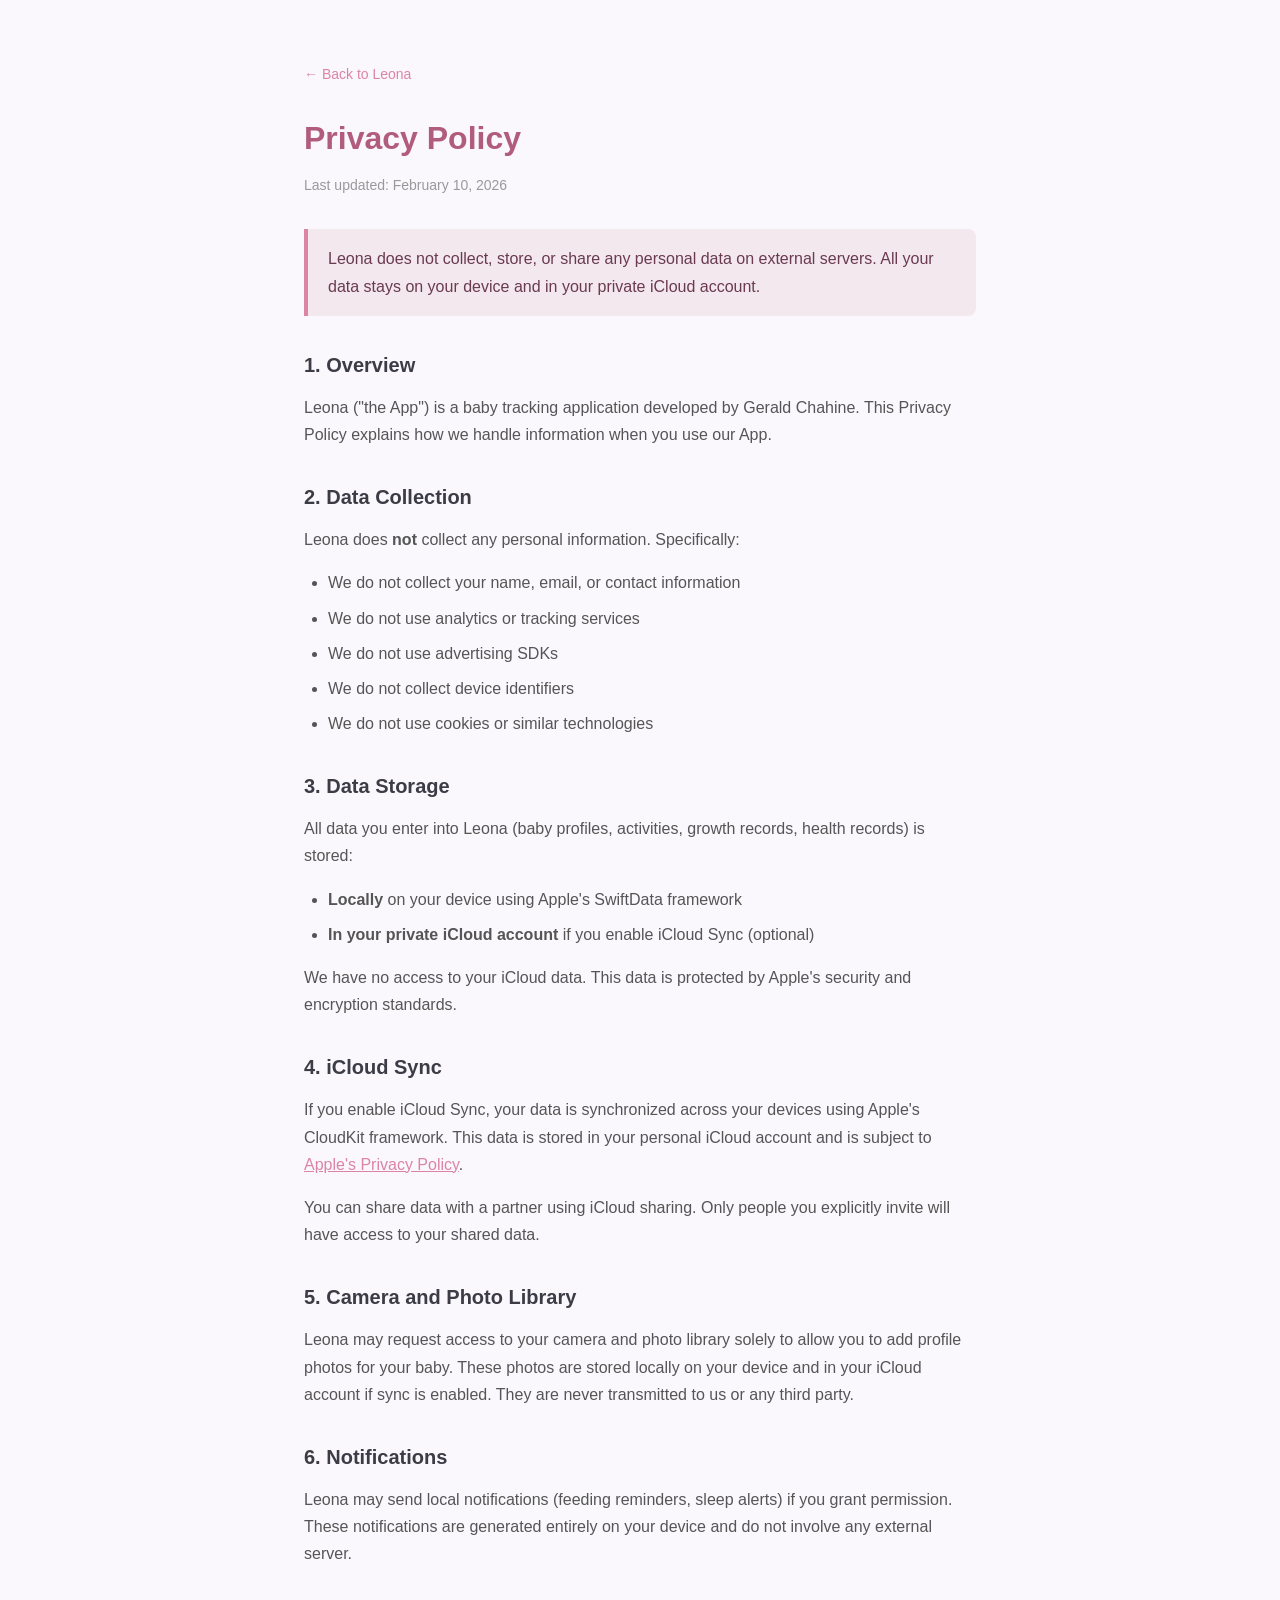
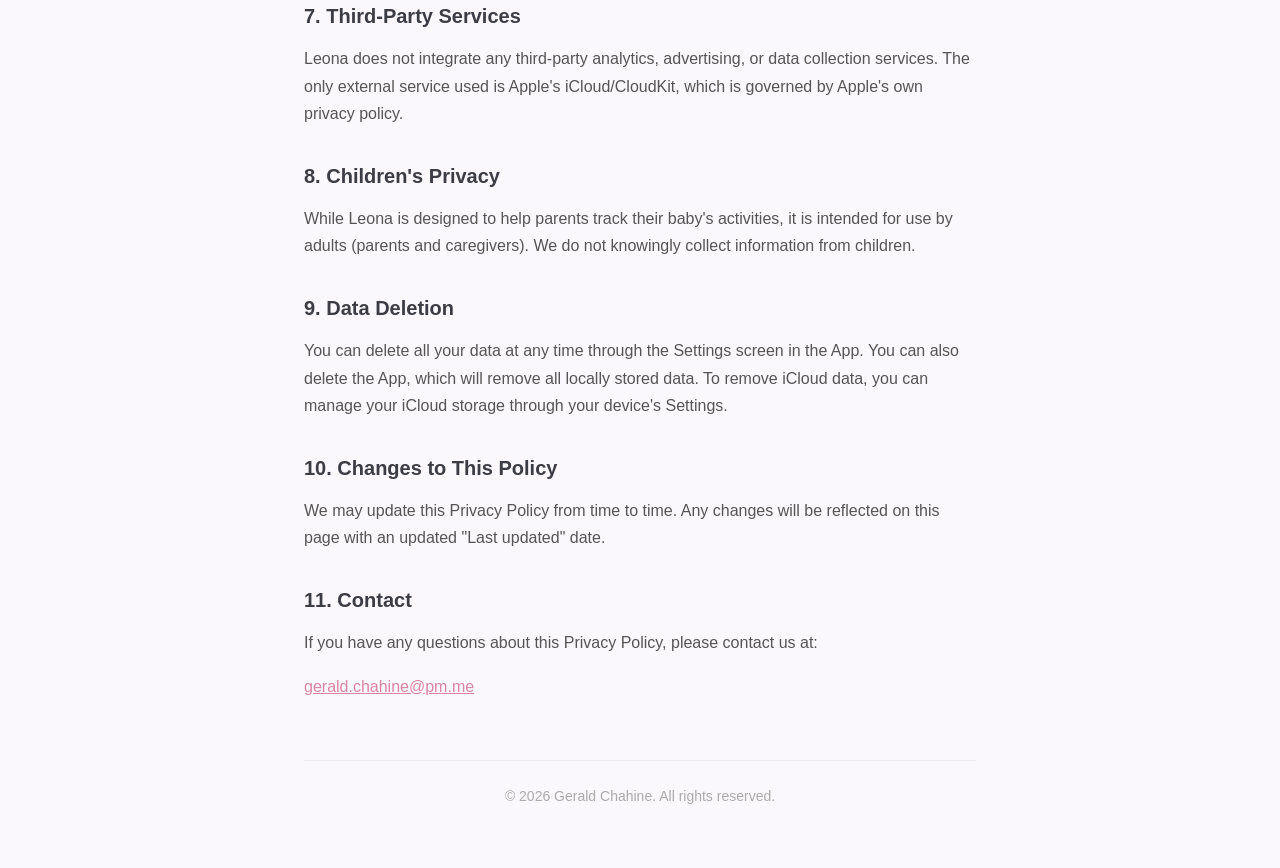
==== docs/privacy.html @ 3d60ae3b "Add privacy policy, support and landing pages for App Store GitHub Pages site with privacy policy (r" ====
<!DOCTYPE html>
<html lang="en">
<head>
    <meta charset="UTF-8">
    <meta name="viewport" content="width=device-width, initial-scale=1.0">
    <title>Privacy Policy - Leona</title>
    <style>
        * { margin: 0; padding: 0; box-sizing: border-box; }
        body {
            font-family: -apple-system, BlinkMacSystemFont, 'Segoe UI', Roboto, sans-serif;
            color: #3c3c46;
            background: #faf8fc;
            line-height: 1.7;
        }
        .container { max-width: 720px; margin: 0 auto; padding: 60px 24px; }
        .back { color: #dc84a3; text-decoration: none; font-size: 14px; font-weight: 500; }
        .back:hover { text-decoration: underline; }
        h1 { font-size: 32px; font-weight: 700; color: #b15c7a; margin: 24px 0 8px; }
        .date { color: #999; font-size: 14px; margin-bottom: 32px; }
        h2 { font-size: 20px; font-weight: 600; color: #3c3c46; margin: 32px 0 12px; }
        p { margin-bottom: 16px; color: #555; }
        ul { margin: 0 0 16px 24px; color: #555; }
        li { margin-bottom: 8px; }
        .highlight {
            background: #f3e8ee;
            border-left: 4px solid #dc84a3;
            padding: 16px 20px;
            border-radius: 0 8px 8px 0;
            margin: 24px 0;
        }
        .highlight p { margin: 0; color: #6a3a4e; font-weight: 500; }
        footer { text-align: center; margin-top: 60px; color: #aaa; font-size: 14px; padding-top: 24px; border-top: 1px solid #eee; }
    </style>
</head>
<body>
    <div class="container">
        <a class="back" href="index.html">&larr; Back to Leona</a>
        <h1>Privacy Policy</h1>
        <p class="date">Last updated: February 10, 2026</p>

        <div class="highlight">
            <p>Leona does not collect, store, or share any personal data on external servers. All your data stays on your device and in your private iCloud account.</p>
        </div>

        <h2>1. Overview</h2>
        <p>Leona ("the App") is a baby tracking application developed by Gerald Chahine. This Privacy Policy explains how we handle information when you use our App.</p>

        <h2>2. Data Collection</h2>
        <p>Leona does <strong>not</strong> collect any personal information. Specifically:</p>
        <ul>
            <li>We do not collect your name, email, or contact information</li>
            <li>We do not use analytics or tracking services</li>
            <li>We do not use advertising SDKs</li>
            <li>We do not collect device identifiers</li>
            <li>We do not use cookies or similar technologies</li>
        </ul>

        <h2>3. Data Storage</h2>
        <p>All data you enter into Leona (baby profiles, activities, growth records, health records) is stored:</p>
        <ul>
            <li><strong>Locally</strong> on your device using Apple's SwiftData framework</li>
            <li><strong>In your private iCloud account</strong> if you enable iCloud Sync (optional)</li>
        </ul>
        <p>We have no access to your iCloud data. This data is protected by Apple's security and encryption standards.</p>

        <h2>4. iCloud Sync</h2>
        <p>If you enable iCloud Sync, your data is synchronized across your devices using Apple's CloudKit framework. This data is stored in your personal iCloud account and is subject to <a href="https://www.apple.com/legal/privacy/" style="color: #dc84a3;">Apple's Privacy Policy</a>.</p>
        <p>You can share data with a partner using iCloud sharing. Only people you explicitly invite will have access to your shared data.</p>

        <h2>5. Camera and Photo Library</h2>
        <p>Leona may request access to your camera and photo library solely to allow you to add profile photos for your baby. These photos are stored locally on your device and in your iCloud account if sync is enabled. They are never transmitted to us or any third party.</p>

        <h2>6. Notifications</h2>
        <p>Leona may send local notifications (feeding reminders, sleep alerts) if you grant permission. These notifications are generated entirely on your device and do not involve any external server.</p>

        <h2>7. Third-Party Services</h2>
        <p>Leona does not integrate any third-party analytics, advertising, or data collection services. The only external service used is Apple's iCloud/CloudKit, which is governed by Apple's own privacy policy.</p>

        <h2>8. Children's Privacy</h2>
        <p>While Leona is designed to help parents track their baby's activities, it is intended for use by adults (parents and caregivers). We do not knowingly collect information from children.</p>

        <h2>9. Data Deletion</h2>
        <p>You can delete all your data at any time through the Settings screen in the App. You can also delete the App, which will remove all locally stored data. To remove iCloud data, you can manage your iCloud storage through your device's Settings.</p>

        <h2>10. Changes to This Policy</h2>
        <p>We may update this Privacy Policy from time to time. Any changes will be reflected on this page with an updated "Last updated" date.</p>

        <h2>11. Contact</h2>
        <p>If you have any questions about this Privacy Policy, please contact us at:</p>
        <p><a href="mailto:gerald.chahine@pm.me" style="color: #dc84a3;">gerald.chahine@pm.me</a></p>

        <footer>
            &copy; 2026 Gerald Chahine. All rights reserved.
        </footer>
    </div>
</body>
</html>
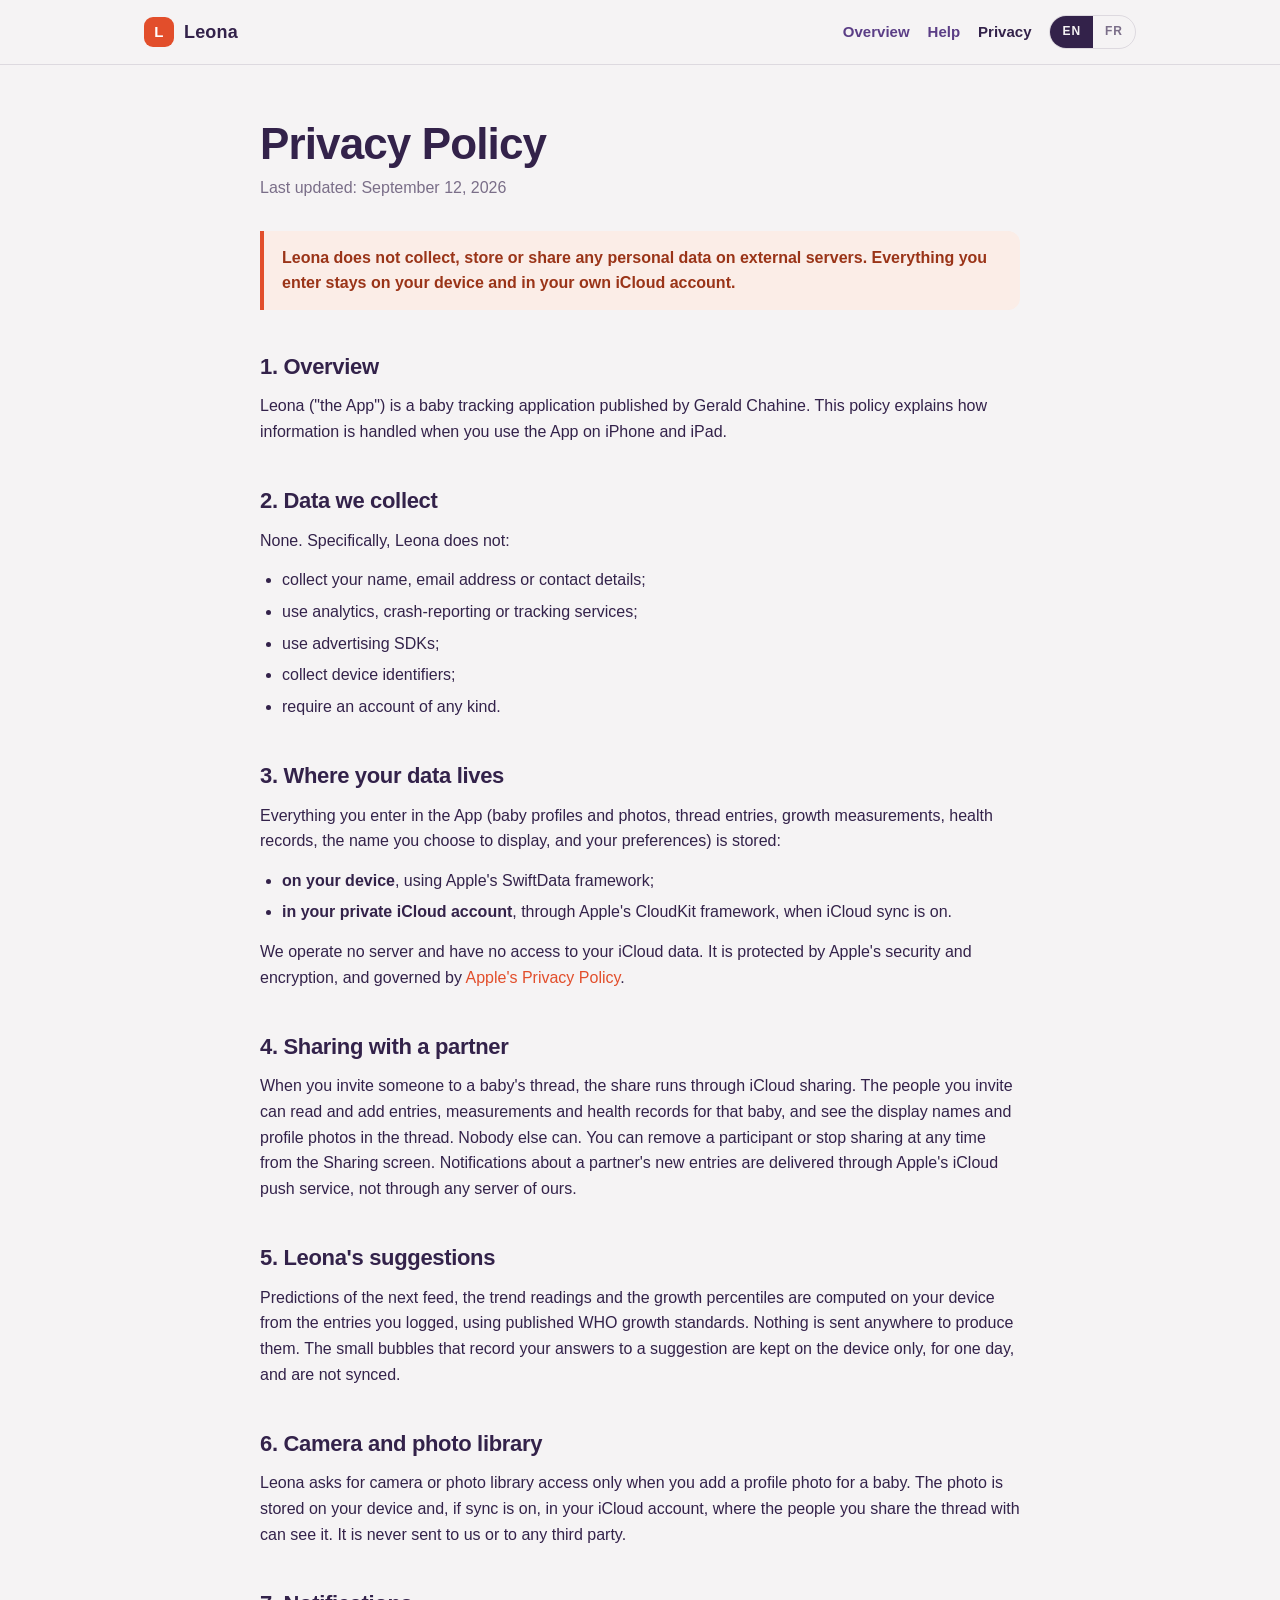
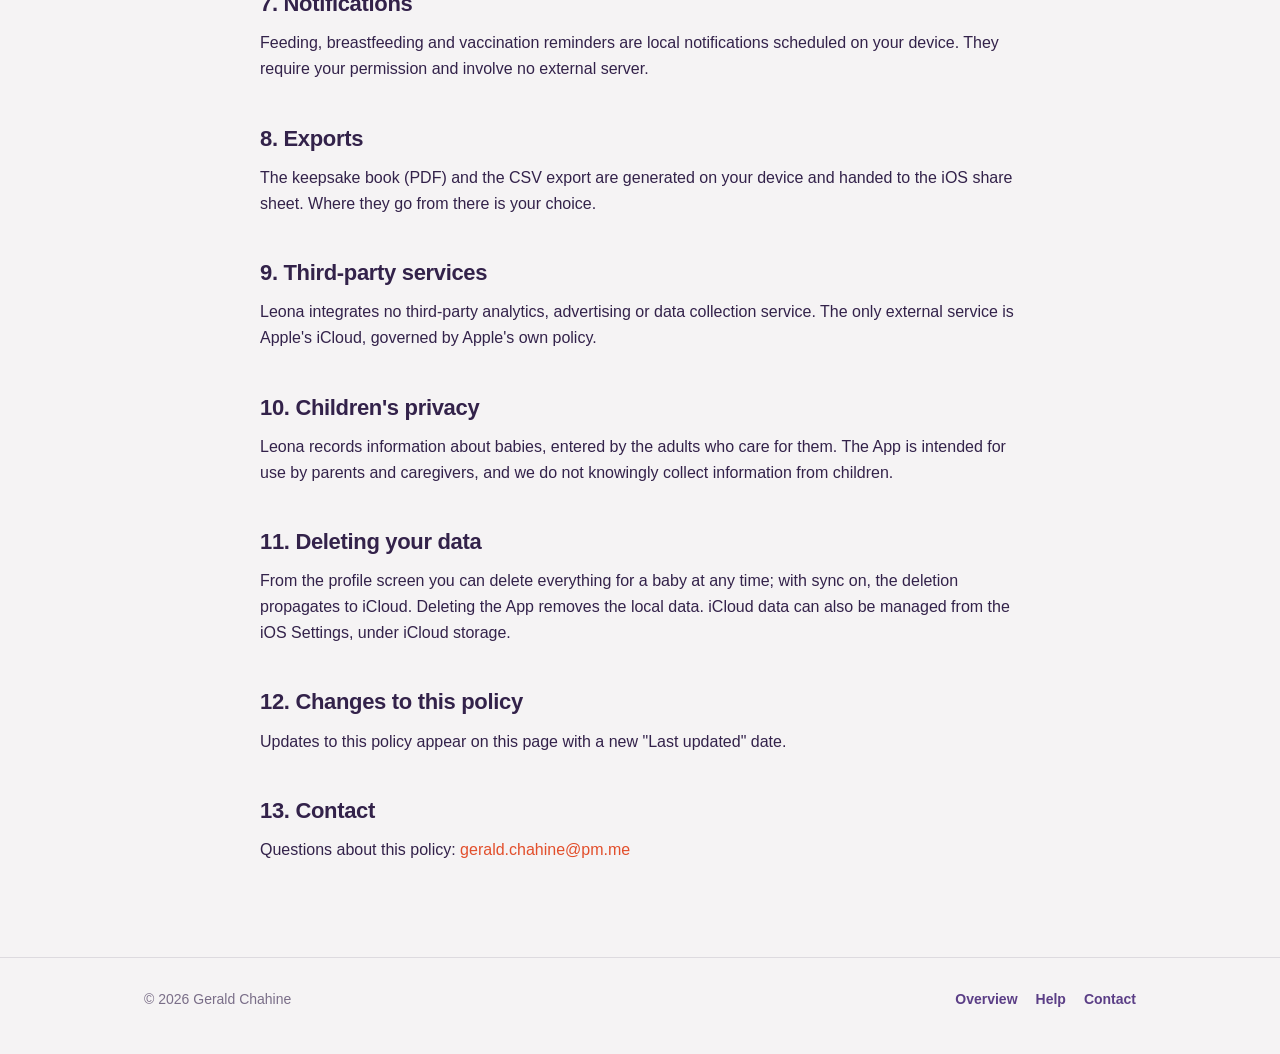
==== commit 9514c99b: "Refresh the public pages for Thread v2, add the new app icon and a 6.5-inch promo set - docs/: bilin" ====
--- a/docs/privacy.html
+++ b/docs/privacy.html
@@ -1,97 +1,162 @@
 <!DOCTYPE html>
-<html lang="en">
+<html lang="en" data-lang="en">
 <head>
     <meta charset="UTF-8">
     <meta name="viewport" content="width=device-width, initial-scale=1.0">
-    <title>Privacy Policy - Leona</title>
-    <style>
-        * { margin: 0; padding: 0; box-sizing: border-box; }
-        body {
-            font-family: -apple-system, BlinkMacSystemFont, 'Segoe UI', Roboto, sans-serif;
-            color: #3c3c46;
-            background: #faf8fc;
-            line-height: 1.7;
-        }
-        .container { max-width: 720px; margin: 0 auto; padding: 60px 24px; }
-        .back { color: #dc84a3; text-decoration: none; font-size: 14px; font-weight: 500; }
-        .back:hover { text-decoration: underline; }
-        h1 { font-size: 32px; font-weight: 700; color: #b15c7a; margin: 24px 0 8px; }
-        .date { color: #999; font-size: 14px; margin-bottom: 32px; }
-        h2 { font-size: 20px; font-weight: 600; color: #3c3c46; margin: 32px 0 12px; }
-        p { margin-bottom: 16px; color: #555; }
-        ul { margin: 0 0 16px 24px; color: #555; }
-        li { margin-bottom: 8px; }
-        .highlight {
-            background: #f3e8ee;
-            border-left: 4px solid #dc84a3;
-            padding: 16px 20px;
-            border-radius: 0 8px 8px 0;
-            margin: 24px 0;
-        }
-        .highlight p { margin: 0; color: #6a3a4e; font-weight: 500; }
-        footer { text-align: center; margin-top: 60px; color: #aaa; font-size: 14px; padding-top: 24px; border-top: 1px solid #eee; }
-    </style>
+    <title data-en="Leona · Privacy Policy" data-fr="Leona · Politique de confidentialité">Leona · Privacy Policy</title>
+    <meta name="description" content="Leona's privacy policy: no account, no server, no tracking. Your baby's data stays on your device and in your own iCloud.">
+    <link rel="icon" type="image/png" href="assets/icon.png">
+    <link rel="stylesheet" href="site.css">
 </head>
 <body>
-    <div class="container">
-        <a class="back" href="index.html">&larr; Back to Leona</a>
-        <h1>Privacy Policy</h1>
-        <p class="date">Last updated: February 10, 2026</p>
+<header class="top">
+    <div class="wrap">
+        <a class="brand" href="index.html"><span class="mark">L</span>Leona</a>
+        <nav class="nav">
+            <a class="hide-sm" href="index.html"><span data-l="en">Overview</span><span data-l="fr">Présentation</span></a>
+            <a href="support.html"><span data-l="en">Help</span><span data-l="fr">Aide</span></a>
+            <a class="current hide-sm" href="privacy.html"><span data-l="en">Privacy</span><span data-l="fr">Confidentialité</span></a>
+            <span class="lang"><button type="button" data-set="en">EN</button><button type="button" data-set="fr">FR</button></span>
+        </nav>
+    </div>
+</header>
 
-        <div class="highlight">
-            <p>Leona does not collect, store, or share any personal data on external servers. All your data stays on your device and in your private iCloud account.</p>
-        </div>
+<main class="wrap narrow doc">
 
-        <h2>1. Overview</h2>
-        <p>Leona ("the App") is a baby tracking application developed by Gerald Chahine. This Privacy Policy explains how we handle information when you use our App.</p>
+<!-- ======================= ENGLISH ======================= -->
+<div data-l="en">
+    <h1>Privacy Policy</h1>
+    <p class="date">Last updated: September 12, 2026</p>
 
-        <h2>2. Data Collection</h2>
-        <p>Leona does <strong>not</strong> collect any personal information. Specifically:</p>
-        <ul>
-            <li>We do not collect your name, email, or contact information</li>
-            <li>We do not use analytics or tracking services</li>
-            <li>We do not use advertising SDKs</li>
-            <li>We do not collect device identifiers</li>
-            <li>We do not use cookies or similar technologies</li>
-        </ul>
+    <div class="highlight">
+        <p>Leona does not collect, store or share any personal data on external servers. Everything you enter stays on your device and in your own iCloud account.</p>
+    </div>
 
-        <h2>3. Data Storage</h2>
-        <p>All data you enter into Leona (baby profiles, activities, growth records, health records) is stored:</p>
-        <ul>
-            <li><strong>Locally</strong> on your device using Apple's SwiftData framework</li>
-            <li><strong>In your private iCloud account</strong> if you enable iCloud Sync (optional)</li>
-        </ul>
-        <p>We have no access to your iCloud data. This data is protected by Apple's security and encryption standards.</p>
+    <h2>1. Overview</h2>
+    <p>Leona ("the App") is a baby tracking application published by Gerald Chahine. This policy explains how information is handled when you use the App on iPhone and iPad.</p>
 
-        <h2>4. iCloud Sync</h2>
-        <p>If you enable iCloud Sync, your data is synchronized across your devices using Apple's CloudKit framework. This data is stored in your personal iCloud account and is subject to <a href="https://www.apple.com/legal/privacy/" style="color: #dc84a3;">Apple's Privacy Policy</a>.</p>
-        <p>You can share data with a partner using iCloud sharing. Only people you explicitly invite will have access to your shared data.</p>
+    <h2>2. Data we collect</h2>
+    <p>None. Specifically, Leona does not:</p>
+    <ul>
+        <li>collect your name, email address or contact details;</li>
+        <li>use analytics, crash-reporting or tracking services;</li>
+        <li>use advertising SDKs;</li>
+        <li>collect device identifiers;</li>
+        <li>require an account of any kind.</li>
+    </ul>
 
-        <h2>5. Camera and Photo Library</h2>
-        <p>Leona may request access to your camera and photo library solely to allow you to add profile photos for your baby. These photos are stored locally on your device and in your iCloud account if sync is enabled. They are never transmitted to us or any third party.</p>
+    <h2>3. Where your data lives</h2>
+    <p>Everything you enter in the App (baby profiles and photos, thread entries, growth measurements, health records, the name you choose to display, and your preferences) is stored:</p>
+    <ul>
+        <li><strong>on your device</strong>, using Apple's SwiftData framework;</li>
+        <li><strong>in your private iCloud account</strong>, through Apple's CloudKit framework, when iCloud sync is on.</li>
+    </ul>
+    <p>We operate no server and have no access to your iCloud data. It is protected by Apple's security and encryption, and governed by <a href="https://www.apple.com/legal/privacy/">Apple's Privacy Policy</a>.</p>
 
-        <h2>6. Notifications</h2>
-        <p>Leona may send local notifications (feeding reminders, sleep alerts) if you grant permission. These notifications are generated entirely on your device and do not involve any external server.</p>
+    <h2>4. Sharing with a partner</h2>
+    <p>When you invite someone to a baby's thread, the share runs through iCloud sharing. The people you invite can read and add entries, measurements and health records for that baby, and see the display names and profile photos in the thread. Nobody else can. You can remove a participant or stop sharing at any time from the Sharing screen. Notifications about a partner's new entries are delivered through Apple's iCloud push service, not through any server of ours.</p>
 
-        <h2>7. Third-Party Services</h2>
-        <p>Leona does not integrate any third-party analytics, advertising, or data collection services. The only external service used is Apple's iCloud/CloudKit, which is governed by Apple's own privacy policy.</p>
+    <h2>5. Leona's suggestions</h2>
+    <p>Predictions of the next feed, the trend readings and the growth percentiles are computed on your device from the entries you logged, using published WHO growth standards. Nothing is sent anywhere to produce them. The small bubbles that record your answers to a suggestion are kept on the device only, for one day, and are not synced.</p>
 
-        <h2>8. Children's Privacy</h2>
-        <p>While Leona is designed to help parents track their baby's activities, it is intended for use by adults (parents and caregivers). We do not knowingly collect information from children.</p>
+    <h2>6. Camera and photo library</h2>
+    <p>Leona asks for camera or photo library access only when you add a profile photo for a baby. The photo is stored on your device and, if sync is on, in your iCloud account, where the people you share the thread with can see it. It is never sent to us or to any third party.</p>
 
-        <h2>9. Data Deletion</h2>
-        <p>You can delete all your data at any time through the Settings screen in the App. You can also delete the App, which will remove all locally stored data. To remove iCloud data, you can manage your iCloud storage through your device's Settings.</p>
+    <h2>7. Notifications</h2>
+    <p>Feeding, breastfeeding and vaccination reminders are local notifications scheduled on your device. They require your permission and involve no external server.</p>
 
-        <h2>10. Changes to This Policy</h2>
-        <p>We may update this Privacy Policy from time to time. Any changes will be reflected on this page with an updated "Last updated" date.</p>
+    <h2>8. Exports</h2>
+    <p>The keepsake book (PDF) and the CSV export are generated on your device and handed to the iOS share sheet. Where they go from there is your choice.</p>
 
-        <h2>11. Contact</h2>
-        <p>If you have any questions about this Privacy Policy, please contact us at:</p>
-        <p><a href="mailto:gerald.chahine@pm.me" style="color: #dc84a3;">gerald.chahine@pm.me</a></p>
+    <h2>9. Third-party services</h2>
+    <p>Leona integrates no third-party analytics, advertising or data collection service. The only external service is Apple's iCloud, governed by Apple's own policy.</p>
 
-        <footer>
-            &copy; 2026 Gerald Chahine. All rights reserved.
-        </footer>
+    <h2>10. Children's privacy</h2>
+    <p>Leona records information about babies, entered by the adults who care for them. The App is intended for use by parents and caregivers, and we do not knowingly collect information from children.</p>
+
+    <h2>11. Deleting your data</h2>
+    <p>From the profile screen you can delete everything for a baby at any time; with sync on, the deletion propagates to iCloud. Deleting the App removes the local data. iCloud data can also be managed from the iOS Settings, under iCloud storage.</p>
+
+    <h2>12. Changes to this policy</h2>
+    <p>Updates to this policy appear on this page with a new "Last updated" date.</p>
+
+    <h2>13. Contact</h2>
+    <p>Questions about this policy: <a href="mailto:gerald.chahine@pm.me">gerald.chahine@pm.me</a></p>
+</div>
+
+<!-- ======================= FRANÇAIS ======================= -->
+<div data-l="fr">
+    <h1>Politique de confidentialité</h1>
+    <p class="date">Dernière mise à jour : 12 septembre 2026</p>
+
+    <div class="highlight">
+        <p>Leona ne collecte, ne stocke ni ne partage aucune donnée personnelle sur des serveurs externes. Tout ce que vous saisissez reste sur votre appareil et dans votre propre compte iCloud.</p>
     </div>
+
+    <h2>1. Présentation</h2>
+    <p>Leona (« l'App ») est une application de suivi de bébé publiée par Gerald Chahine. Cette politique explique comment les informations sont traitées quand vous utilisez l'App sur iPhone et iPad.</p>
+
+    <h2>2. Données collectées</h2>
+    <p>Aucune. Concrètement, Leona :</p>
+    <ul>
+        <li>ne collecte ni votre nom, ni votre adresse e-mail, ni vos coordonnées ;</li>
+        <li>n'utilise aucun service de statistiques d'usage, de rapport de plantage ou de pistage ;</li>
+        <li>n'intègre aucun SDK publicitaire ;</li>
+        <li>ne collecte aucun identifiant d'appareil ;</li>
+        <li>ne demande aucun compte.</li>
+    </ul>
+
+    <h2>3. Où vivent vos données</h2>
+    <p>Tout ce que vous saisissez dans l'App (profils et photos de bébé, entrées du fil, mesures de croissance, fiches santé, le nom que vous choisissez d'afficher et vos préférences) est stocké :</p>
+    <ul>
+        <li><strong>sur votre appareil</strong>, via le framework SwiftData d'Apple ;</li>
+        <li><strong>dans votre compte iCloud privé</strong>, via le framework CloudKit d'Apple, quand la synchronisation iCloud est activée.</li>
+    </ul>
+    <p>Nous n'exploitons aucun serveur et n'avons aucun accès à vos données iCloud. Elles sont protégées par la sécurité et le chiffrement d'Apple, et régies par la <a href="https://www.apple.com/legal/privacy/">politique de confidentialité d'Apple</a>.</p>
+
+    <h2>4. Partage avec un partenaire</h2>
+    <p>Quand vous invitez quelqu'un dans le fil d'un bébé, le partage passe par le partage iCloud. Les personnes invitées peuvent lire et ajouter des entrées, des mesures et des fiches santé pour ce bébé, et voir les noms affichés et les photos de profil du fil. Personne d'autre ne le peut. Vous pouvez retirer un participant ou arrêter le partage à tout moment depuis l'écran Partage. Les notifications signalant les nouvelles entrées d'un partenaire transitent par le service de notifications iCloud d'Apple, jamais par un serveur à nous.</p>
+
+    <h2>5. Les suggestions de Leona</h2>
+    <p>La prédiction du prochain repas, les lectures de tendances et les percentiles de croissance sont calculés sur votre appareil à partir des entrées que vous avez notées, avec les normes de croissance publiées par l'OMS. Rien n'est envoyé nulle part pour les produire. Les petites bulles qui gardent vos réponses à une suggestion restent sur l'appareil uniquement, pendant une journée, et ne sont pas synchronisées.</p>
+
+    <h2>6. Appareil photo et photothèque</h2>
+    <p>Leona demande l'accès à l'appareil photo ou à la photothèque uniquement quand vous ajoutez une photo de profil pour un bébé. La photo est stockée sur votre appareil et, si la synchronisation est activée, dans votre compte iCloud, où les personnes avec qui vous partagez le fil peuvent la voir. Elle n'est jamais transmise à nous ni à un tiers.</p>
+
+    <h2>7. Notifications</h2>
+    <p>Les rappels de repas, de tétée et de vaccination sont des notifications locales programmées sur votre appareil. Elles nécessitent votre autorisation et n'impliquent aucun serveur externe.</p>
+
+    <h2>8. Exports</h2>
+    <p>Le livre souvenir (PDF) et l'export CSV sont générés sur votre appareil et remis à la feuille de partage iOS. Leur destination ensuite dépend de vous.</p>
+
+    <h2>9. Services tiers</h2>
+    <p>Leona n'intègre aucun service tiers de statistiques, de publicité ou de collecte de données. Le seul service externe est iCloud d'Apple, régi par la politique d'Apple.</p>
+
+    <h2>10. Vie privée des enfants</h2>
+    <p>Leona enregistre des informations sur des bébés, saisies par les adultes qui s'en occupent. L'App est destinée aux parents et aux personnes qui prennent soin de l'enfant ; nous ne collectons sciemment aucune information auprès d'enfants.</p>
+
+    <h2>11. Supprimer vos données</h2>
+    <p>Depuis l'écran de profil, vous pouvez tout supprimer pour un bébé à tout moment ; avec la synchronisation active, la suppression se propage à iCloud. Supprimer l'App efface les données locales. Les données iCloud se gèrent aussi depuis les Réglages iOS, sous le stockage iCloud.</p>
+
+    <h2>12. Modifications de cette politique</h2>
+    <p>Les mises à jour de cette politique apparaissent sur cette page avec une nouvelle date de « Dernière mise à jour ».</p>
+
+    <h2>13. Contact</h2>
+    <p>Questions sur cette politique : <a href="mailto:gerald.chahine@pm.me">gerald.chahine@pm.me</a></p>
+</div>
+
+</main>
+
+<footer>
+    <div class="wrap">
+        <span>&copy; 2026 Gerald Chahine</span>
+        <nav>
+            <a href="index.html"><span data-l="en">Overview</span><span data-l="fr">Présentation</span></a>
+            <a href="support.html"><span data-l="en">Help</span><span data-l="fr">Aide</span></a>
+            <a href="mailto:gerald.chahine@pm.me">Contact</a>
+        </nav>
+    </div>
+</footer>
+<script src="site.js"></script>
 </body>
 </html>
--- a/docs/site.css
+++ b/docs/site.css
@@ -0,0 +1,204 @@
+:root {
+  --canvas: #F5F3F4;
+  --card: #FFFFFF;
+  --ink: #33224A;
+  --ink-soft: #5B3E86;
+  --muted: #7A6E88;
+  --line: rgba(51, 34, 74, 0.12);
+  --vermilion: #E24E2B;
+  --lilac: #8A73C4;
+  --moss: #2F7A5A;
+  --tint: #FBEDE7;
+  --tint-ink: #9A3418;
+  --mine: #33224A;
+  --theirs: #E9E4EE;
+  --radius: 18px;
+  --band-bg: #33224A;
+  --band-ink: #F5F3F4;
+  --band-muted: rgba(245, 243, 244, 0.78);
+  --band-link: #FFB8A3;
+  --shadow: 0 14px 40px rgba(51, 34, 74, 0.10);
+}
+@media (prefers-color-scheme: dark) {
+  :root {
+    --canvas: #191223;
+    --card: #241A33;
+    --ink: #F5F3F4;
+    --ink-soft: #C9B8EA;
+    --muted: #A99CBB;
+    --line: rgba(245, 243, 244, 0.14);
+    --tint: #3A2416;
+    --tint-ink: #F4B59E;
+    --mine: #5B3E86;
+    --theirs: #2E2340;
+    --band-bg: #2E2340;
+    --band-ink: #F5F3F4;
+    --band-muted: rgba(245, 243, 244, 0.72);
+    --band-link: #FFB8A3;
+    --shadow: 0 14px 40px rgba(0, 0, 0, 0.35);
+  }
+}
+* { margin: 0; padding: 0; box-sizing: border-box; }
+html { scroll-behavior: smooth; }
+body {
+  font-family: "Avenir Next", -apple-system, BlinkMacSystemFont, "Segoe UI", Roboto, sans-serif;
+  color: var(--ink);
+  background: var(--canvas);
+  line-height: 1.6;
+  -webkit-font-smoothing: antialiased;
+}
+html[data-lang="en"] [data-l="fr"] { display: none !important; }
+html[data-lang="fr"] [data-l="en"] { display: none !important; }
+a { color: var(--vermilion); text-decoration: none; }
+a:hover { text-decoration: underline; }
+img { max-width: 100%; display: block; }
+.wrap { max-width: 1040px; margin: 0 auto; padding: 0 24px; }
+.narrow { max-width: 760px; }
+
+/* Header */
+.top {
+  position: sticky; top: 0; z-index: 10;
+  background: color-mix(in srgb, var(--canvas) 88%, transparent);
+  backdrop-filter: saturate(160%) blur(14px);
+  -webkit-backdrop-filter: saturate(160%) blur(14px);
+  border-bottom: 1px solid var(--line);
+}
+.top .wrap { display: flex; align-items: center; gap: 18px; height: 64px; }
+.brand { display: flex; align-items: center; gap: 10px; color: var(--ink); font-weight: 700; font-size: 18px; letter-spacing: 0.01em; }
+.brand:hover { text-decoration: none; }
+.mark {
+  width: 30px; height: 30px; border-radius: 9px; background: var(--vermilion); color: #fff;
+  display: inline-flex; align-items: center; justify-content: center; font-weight: 800; font-size: 15px;
+}
+.nav { display: flex; gap: 18px; margin-left: auto; align-items: center; font-size: 15px; font-weight: 600; }
+.nav a { color: var(--ink-soft); }
+.nav a.current { color: var(--ink); }
+.lang { display: inline-flex; border: 1px solid var(--line); border-radius: 999px; overflow: hidden; }
+.lang button {
+  border: 0; background: transparent; color: var(--muted); font: inherit; font-weight: 700; font-size: 12px;
+  letter-spacing: 0.08em; padding: 6px 12px; cursor: pointer;
+}
+.lang button.on { background: var(--ink); color: var(--canvas); }
+@media (max-width: 640px) { .nav .hide-sm { display: none; } }
+
+/* Buttons */
+.btn {
+  display: inline-flex; align-items: center; gap: 10px; padding: 13px 22px; border-radius: 999px;
+  background: var(--vermilion); color: #fff; font-weight: 700; font-size: 16px; box-shadow: 0 8px 20px rgba(226, 78, 43, 0.28);
+}
+.btn:hover { text-decoration: none; background: #C7401F; }
+.btn.ghost { background: transparent; color: var(--ink); border: 1.5px solid var(--line); box-shadow: none; }
+.btn.ghost:hover { border-color: var(--ink); background: transparent; }
+.btn svg { width: 20px; height: 20px; fill: currentColor; }
+
+/* Hero */
+.hero { padding: 72px 0 40px; text-align: center; }
+.eyebrow {
+  display: inline-block; background: var(--vermilion); color: #fff; font-weight: 800; font-size: 12px;
+  letter-spacing: 0.14em; padding: 6px 14px; border-radius: 999px; margin-bottom: 22px;
+}
+h1 { font-size: clamp(36px, 6vw, 60px); line-height: 1.05; font-weight: 800; letter-spacing: -0.02em; max-width: 14ch; margin: 0 auto 18px; }
+.lead { font-size: clamp(17px, 2.2vw, 21px); color: var(--muted); max-width: 46ch; margin: 0 auto 30px; }
+.cta { display: flex; gap: 12px; justify-content: center; flex-wrap: wrap; }
+.fine { color: var(--muted); font-size: 13px; margin-top: 14px; }
+
+/* Gallery */
+.gallery { display: flex; gap: 18px; overflow-x: auto; padding: 30px 24px 40px; scroll-snap-type: x mandatory; -webkit-overflow-scrolling: touch; }
+.gallery::-webkit-scrollbar { height: 8px; }
+.gallery::-webkit-scrollbar-thumb { background: var(--line); border-radius: 8px; }
+.gallery img {
+  flex: 0 0 auto; width: min(300px, 74vw); border-radius: 26px; box-shadow: var(--shadow); scroll-snap-align: center;
+  border: 1px solid var(--line);
+}
+
+/* Sections */
+section { padding: 56px 0; }
+h2 { font-size: clamp(26px, 3.6vw, 36px); line-height: 1.15; font-weight: 800; letter-spacing: -0.015em; margin-bottom: 10px; }
+.sub { color: var(--muted); font-size: 17px; max-width: 60ch; margin-bottom: 34px; }
+.label { color: var(--vermilion); font-weight: 800; font-size: 12px; letter-spacing: 0.14em; text-transform: uppercase; margin-bottom: 12px; }
+.grid { display: grid; grid-template-columns: repeat(auto-fit, minmax(280px, 1fr)); gap: 18px; }
+.card {
+  background: var(--card); border: 1px solid var(--line); border-radius: var(--radius); padding: 24px;
+}
+.card h3 { font-size: 18px; font-weight: 700; margin-bottom: 8px; }
+.card p { color: var(--muted); font-size: 15px; }
+.card .tick { width: 4px; height: 26px; border-radius: 3px; margin-bottom: 16px; }
+.tick.vermilion { background: var(--vermilion); }
+.tick.lilac { background: var(--lilac); }
+.tick.moss { background: var(--moss); }
+.tick.plum { background: var(--ink-soft); }
+
+/* Sample thread */
+.thread { background: var(--card); border: 1px solid var(--line); border-radius: 24px; padding: 22px; max-width: 460px; margin: 0 auto; }
+.bubble { max-width: 82%; padding: 11px 15px; border-radius: 18px; font-size: 15px; font-weight: 600; margin-bottom: 4px; display: flex; gap: 10px; align-items: flex-start; }
+.bubble i { flex: 0 0 4px; width: 4px; align-self: stretch; border-radius: 2px; }
+.bubble small { display: block; font-weight: 400; color: inherit; opacity: 0.72; font-size: 13px; }
+.theirs { background: var(--theirs); color: var(--ink); border-bottom-left-radius: 6px; }
+.mine { background: var(--mine); color: #fff; margin-left: auto; border-bottom-right-radius: 6px; }
+.meta { font-size: 11px; font-weight: 700; color: var(--muted); margin: 0 8px 12px; }
+.meta.right { text-align: right; }
+.suggest { background: var(--tint); border: 1px solid rgba(226, 78, 43, 0.25); border-radius: 18px; padding: 14px 16px; margin-top: 8px; }
+.suggest .who { display: flex; align-items: center; gap: 8px; font-size: 11px; font-weight: 800; letter-spacing: 0.12em; color: var(--tint-ink); margin-bottom: 8px; }
+.suggest .who b { width: 18px; height: 18px; border-radius: 5px; background: var(--vermilion); color: #fff; display: inline-flex; align-items: center; justify-content: center; font-size: 11px; }
+.suggest p { font-size: 15px; font-weight: 600; margin-bottom: 12px; }
+.suggest .row { display: flex; gap: 8px; }
+.suggest .row span { flex: 1; text-align: center; padding: 10px; border-radius: 12px; font-weight: 700; font-size: 14px; }
+.suggest .row .go { background: var(--vermilion); color: #fff; }
+.suggest .row .no { background: var(--card); color: var(--vermilion); border: 1px solid rgba(226, 78, 43, 0.35); }
+
+.split { display: grid; grid-template-columns: 1.1fr 1fr; gap: 40px; align-items: center; }
+@media (max-width: 800px) { .split { grid-template-columns: 1fr; } }
+
+/* Steps */
+.steps { counter-reset: step; display: grid; grid-template-columns: repeat(auto-fit, minmax(240px, 1fr)); gap: 18px; }
+.step { position: relative; padding: 24px 24px 24px 64px; background: var(--card); border: 1px solid var(--line); border-radius: var(--radius); }
+.step::before {
+  counter-increment: step; content: counter(step); position: absolute; left: 22px; top: 22px;
+  width: 30px; height: 30px; border-radius: 50%; background: var(--ink); color: var(--canvas);
+  display: flex; align-items: center; justify-content: center; font-weight: 800; font-size: 14px;
+}
+.step h3 { font-size: 17px; margin-bottom: 6px; }
+.step p { color: var(--muted); font-size: 15px; }
+
+/* Band */
+.band { background: var(--band-bg); color: var(--band-ink); border: 1px solid var(--line); border-radius: 28px; padding: 44px; display: grid; grid-template-columns: 1.4fr 1fr; gap: 30px; align-items: center; }
+.band h2 { color: var(--band-ink); }
+.band p { color: var(--band-muted); font-size: 16px; }
+.band ul { list-style: none; display: grid; gap: 10px; }
+.band li { padding-left: 26px; position: relative; font-weight: 600; }
+.band li::before { content: ""; position: absolute; left: 0; top: 9px; width: 12px; height: 12px; border-radius: 50%; background: var(--moss); }
+.band a { color: var(--band-link); }
+@media (max-width: 800px) { .band { grid-template-columns: 1fr; padding: 30px; } }
+
+/* Docs pages */
+.doc { padding: 56px 0 24px; }
+.doc h1 { font-size: clamp(32px, 5vw, 44px); margin: 0 0 8px; max-width: none; }
+.doc .date, .doc .subtitle { color: var(--muted); font-size: 16px; margin-bottom: 30px; }
+.doc h2 { font-size: 22px; margin: 44px 0 14px; scroll-margin-top: 80px; }
+.doc p, .doc li { color: var(--ink); font-size: 16px; }
+.doc p { margin-bottom: 14px; }
+.doc ul { margin: 0 0 14px 22px; }
+.doc li { margin-bottom: 6px; }
+.doc kbd { font: inherit; font-weight: 700; background: var(--theirs); color: var(--ink); padding: 1px 7px; border-radius: 6px; font-size: 14px; }
+.faq { background: var(--card); border: 1px solid var(--line); border-radius: var(--radius); padding: 18px 22px; margin-bottom: 12px; }
+.faq h3 { font-size: 16px; font-weight: 700; margin-bottom: 6px; }
+.faq p { margin-bottom: 8px; font-size: 15px; color: var(--ink); }
+.faq p:last-child { margin-bottom: 0; }
+.faq ul { margin: 0 0 8px 20px; }
+.faq li { font-size: 15px; }
+.toc { display: flex; flex-wrap: wrap; gap: 8px; margin-bottom: 8px; }
+.toc a { font-size: 13px; font-weight: 700; padding: 6px 12px; border-radius: 999px; border: 1px solid var(--line); color: var(--ink-soft); background: var(--card); }
+.toc a:hover { text-decoration: none; border-color: var(--ink-soft); }
+.highlight { background: var(--tint); border-left: 4px solid var(--vermilion); padding: 14px 18px; border-radius: 0 12px 12px 0; margin: 20px 0 28px; }
+.highlight p { margin: 0; color: var(--tint-ink); font-weight: 600; }
+.contact { background: var(--card); border: 1px solid var(--line); border-radius: 24px; padding: 32px; text-align: center; margin-top: 44px; }
+.contact h2 { margin-top: 0; }
+.contact p { color: var(--muted); }
+
+footer { border-top: 1px solid var(--line); margin-top: 56px; padding: 30px 0 44px; color: var(--muted); font-size: 14px; }
+footer .wrap { display: flex; flex-wrap: wrap; gap: 14px 24px; align-items: center; }
+footer nav { display: flex; gap: 18px; margin-left: auto; }
+footer a { color: var(--ink-soft); font-weight: 600; }
+
+/* App icon in the hero */
+.appicon { width: 96px; height: 96px; border-radius: 22px; margin: 0 auto 22px; box-shadow: var(--shadow); }
